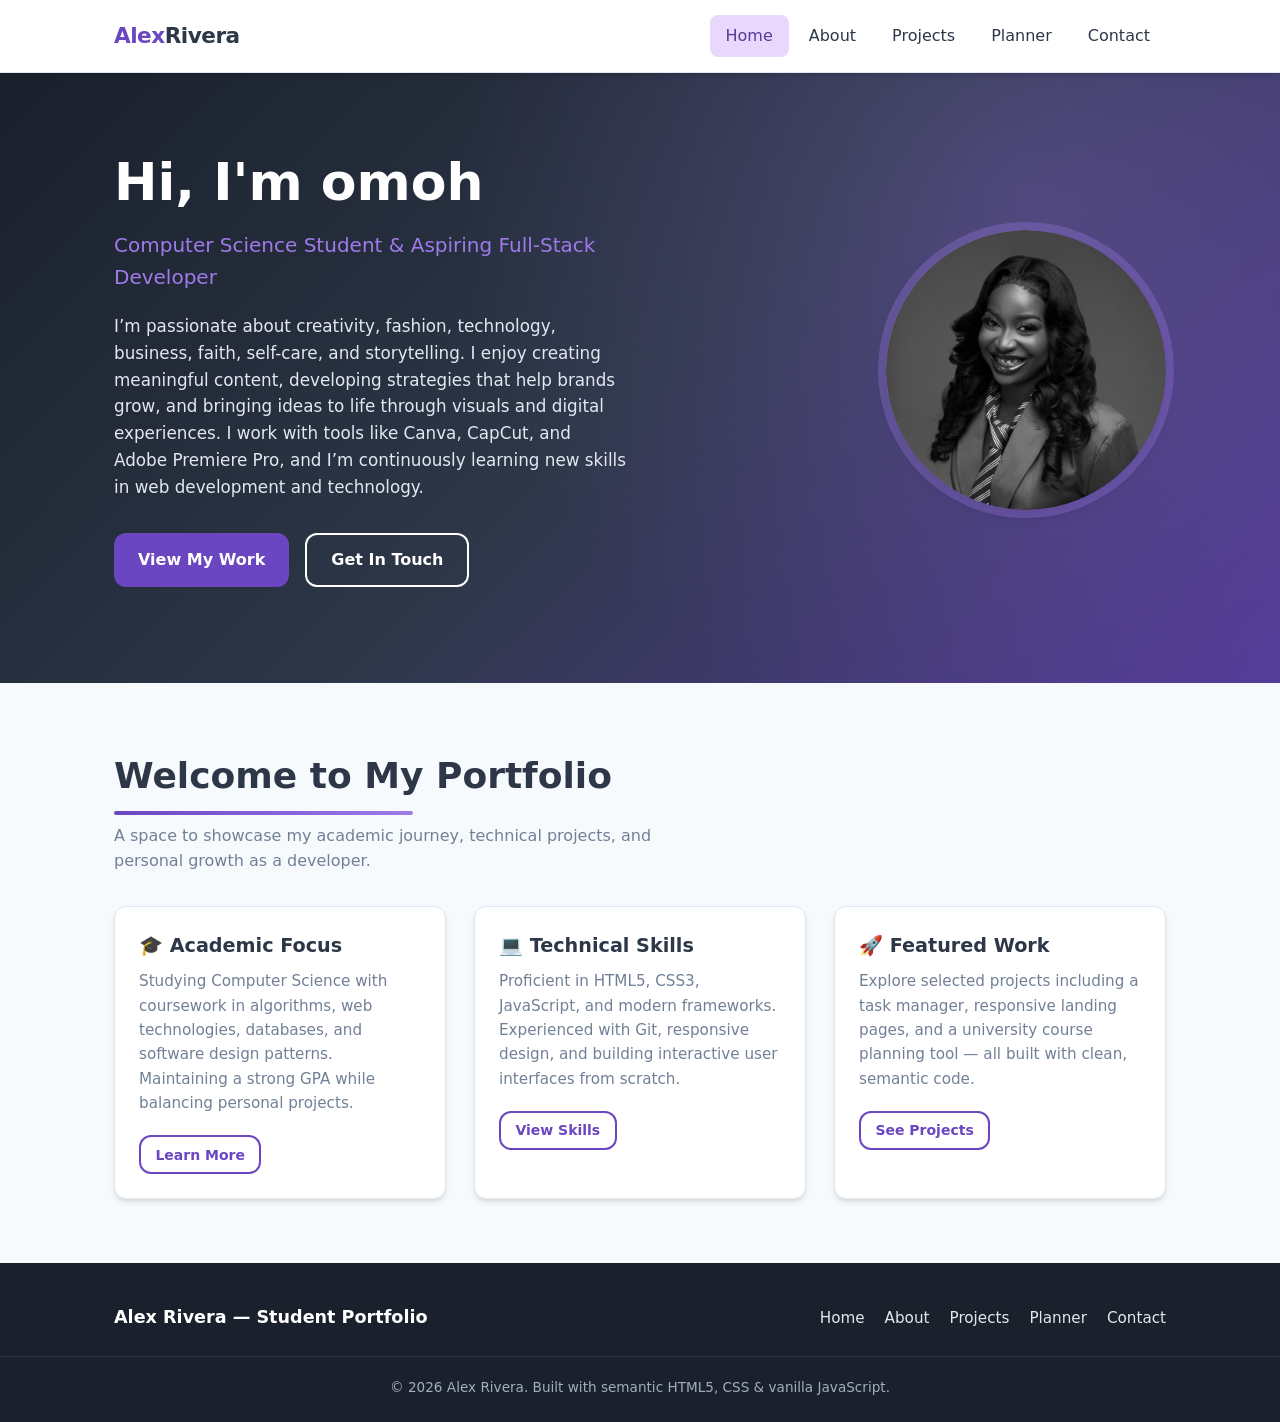
==== index.html @ 00825ea7 "Add files via upload" ====
<!DOCTYPE html>
<html lang="en">
<head>
  <meta charset="UTF-8">
  <meta name="viewport" content="width=device-width, initial-scale=1.0">
  <meta name="description" content="Student portfolio of Alex Rivera - Computer Science student and aspiring full-stack developer.">
  <title>Alex Rivera | Student Portfolio</title>
  <link rel="stylesheet" href="style.css">
</head>
<body>
  <!-- ========== Sticky Navigation ========== -->
  <header class="site-header">
    <nav class="nav-inner" aria-label="Main navigation">
      <a href="index.html" class="logo">Alex<span>Rivera</span></a>
      <button class="nav-toggle" aria-label="Toggle menu" aria-expanded="false">
        <svg xmlns="http://www.w3.org/2000/svg" fill="none" viewBox="0 0 24 24" stroke="currentColor" stroke-width="2">
          <path stroke-linecap="round" stroke-linejoin="round" d="M4 6h16M4 12h16M4 18h16"/>
        </svg>
      </button>
      <ul class="nav-links">
        <li><a href="index.html" class="active">Home</a></li>
        <li><a href="about.html">About</a></li>
        <li><a href="projects.html">Projects</a></li>
        <li><a href="planner.html">Planner</a></li>
        <li><a href="contact.html">Contact</a></li>
      </ul>
    </nav>
  </header>

  <main>
    <!-- ========== Full-width Hero ========== -->
    <section class="hero" aria-label="Welcome">
      <div class="hero-content">
        <div class="hero-text">
          <h1>Hi, I'm omoh</h1>
          <p class="tagline">Computer Science Student &amp; Aspiring Full-Stack Developer</p>
          <p>
           I’m passionate about creativity, fashion, technology, business, faith, self-care, and storytelling. I enjoy creating meaningful content, developing strategies that help brands grow, and bringing ideas to life through visuals and digital experiences. I work with tools like Canva, CapCut, and Adobe Premiere Pro, and I’m continuously learning new skills in web development and technology.
          </p>
          <div class="hero-actions">
            <a href="projects.html" class="btn btn-primary">View My Work</a>
            <a href="contact.html" class="btn btn-outline" style="border-color: white; color: white;">Get In Touch</a>
          </div>
        </div>
     <div class="hero-photo">
  <img src="./assest/pico.png" alt="Professional headshot of [Your Name]" class="profile-img">
</div>
      </div>
    </section>

    <!-- ========== Brief Bio / Highlights ========== -->
    <section class="section">
      <div class="container">
        <h2 class="section-title">Welcome to My Portfolio</h2>
        <p class="section-subtitle">
          A space to showcase my academic journey, technical projects, and personal growth as a developer.
        </p>

        <div class="card-grid">
          <article class="card">
            <div class="card-body">
              <h3>🎓 Academic Focus</h3>
              <p>
                Studying Computer Science with coursework in algorithms, web technologies,
                databases, and software design patterns. Maintaining a strong GPA while
                balancing personal projects.
              </p>
              <a href="about.html" class="btn btn-outline btn-sm">Learn More</a>
            </div>
          </article>

          <article class="card">
            <div class="card-body">
              <h3>💻 Technical Skills</h3>
              <p>
                Proficient in HTML5, CSS3, JavaScript, and modern frameworks. Experienced with
                Git, responsive design, and building interactive user interfaces from scratch.
              </p>
              <a href="about.html#skills" class="btn btn-outline btn-sm">View Skills</a>
            </div>
          </article>

          <article class="card">
            <div class="card-body">
              <h3>🚀 Featured Work</h3>
              <p>
                Explore selected projects including a task manager, responsive landing pages,
                and a university course planning tool — all built with clean, semantic code.
              </p>
              <a href="projects.html" class="btn btn-outline btn-sm">See Projects</a>
            </div>
          </article>
        </div>
      </div>
    </section>
  </main>

  <!-- ========== Full-width Footer ========== -->
  <footer class="site-footer">
    <div class="footer-inner">
      <div class="footer-brand">Alex Rivera — Student Portfolio</div>
      <ul class="footer-links">
        <li><a href="index.html">Home</a></li>
        <li><a href="about.html">About</a></li>
        <li><a href="projects.html">Projects</a></li>
        <li><a href="planner.html">Planner</a></li>
        <li><a href="contact.html">Contact</a></li>
      </ul>
    </div>
    <p class="footer-copy">&copy; 2026 Alex Rivera. Built with semantic HTML5, CSS &amp; vanilla JavaScript.</p>
  </footer>

  <script src="script.js"></script>
</body>
</html>
---- style.css ----
/* ============================================
   Student Portfolio & Academic Management
   External Stylesheet - Clean, modern, purple accent
   ============================================ */

/* ---------- CSS Variables ---------- */
:root {
  --primary: #6B46C1;          /* Deep violet / amethyst */
  --primary-dark: #553C9A;
  --primary-light: #9F7AEA;
  --primary-soft: #E9D8FD;
  --accent: #805AD5;
  --bg-dark: #1A202C;
  --bg-light: #F7FAFC;
  --bg-white: #FFFFFF;
  --text-dark: #2D3748;
  --text-muted: #718096;
  --text-light: #E2E8F0;
  --success: #38A169;
  --danger: #E53E3E;
  --border: #E2E8F0;
  --shadow: 0 4px 6px -1px rgba(0, 0, 0, 0.1), 0 2px 4px -1px rgba(0, 0, 0, 0.06);
  --shadow-lg: 0 10px 15px -3px rgba(0, 0, 0, 0.1), 0 4px 6px -2px rgba(0, 0, 0, 0.05);
  --radius: 0.75rem;
  --transition: all 0.3s ease;
  --max-content: 1100px;
  --nav-height: 4.5rem;
}

/* ---------- Reset & Base ---------- */
*,
*::before,
*::after {
  box-sizing: border-box;
  margin: 0;
  padding: 0;
}

html {
  scroll-behavior: smooth;
  font-size: 16px;
}

body {
  font-family: 'Segoe UI', system-ui, -apple-system, BlinkMacSystemFont, Roboto, Oxygen, Ubuntu, sans-serif;
  line-height: 1.6;
  color: var(--text-dark);
  background-color: var(--bg-light);
  min-height: 100vh;
  display: flex;
  flex-direction: column;
}

img {
  max-width: 100%;
  height: auto;
  display: block;
}

a {
  color: var(--primary);
  text-decoration: none;
  transition: var(--transition);
}

a:hover {
  color: var(--primary-dark);
}

ul, ol {
  list-style-position: inside;
}

/* ---------- Utility ---------- */
.container {
  width: 100%;
  max-width: var(--max-content);
  margin-inline: auto;
  padding-inline: 1.5rem;
}

.section {
  padding-block: 4rem;
}

.section-title {
  font-size: clamp(1.75rem, 4vw, 2.25rem);
  font-weight: 700;
  color: var(--text-dark);
  margin-bottom: 0.5rem;
  position: relative;
  display: inline-block;
}

.section-title::after {
  content: '';
  display: block;
  width: 60%;
  height: 4px;
  background: linear-gradient(90deg, var(--primary), var(--primary-light));
  border-radius: 2px;
  margin-top: 0.4rem;
}

.section-subtitle {
  color: var(--text-muted);
  margin-bottom: 2rem;
  max-width: 600px;
}

.btn {
  display: inline-flex;
  align-items: center;
  gap: 0.5rem;
  padding: 0.75rem 1.5rem;
  font-size: 1rem;
  font-weight: 600;
  border: none;
  border-radius: var(--radius);
  cursor: pointer;
  transition: var(--transition);
  text-decoration: none;
}

.btn-primary {
  background: var(--primary);
  color: white;
}

.btn-primary:hover {
  background: var(--primary-dark);
  color: white;
  transform: translateY(-2px);
  box-shadow: var(--shadow);
}

.btn-outline {
  background: transparent;
  color: var(--primary);
  border: 2px solid var(--primary);
}

.btn-outline:hover {
  background: var(--primary);
  color: white;
}

.btn-danger {
  background: var(--danger);
  color: white;
  padding: 0.4rem 0.75rem;
  font-size: 0.875rem;
}

.btn-danger:hover {
  background: #C53030;
}

.btn-sm {
  padding: 0.4rem 0.9rem;
  font-size: 0.875rem;
}

/* ---------- Sticky Navigation ---------- */
.site-header {
  position: sticky;
  top: 0;
  z-index: 1000;
  width: 100%;
  background: rgba(255, 255, 255, 0.95);
  backdrop-filter: blur(12px);
  border-bottom: 1px solid var(--border);
  box-shadow: var(--shadow);
}

.nav-inner {
  display: flex;
  align-items: center;
  justify-content: space-between;
  height: var(--nav-height);
  max-width: var(--max-content);
  margin-inline: auto;
  padding-inline: 1.5rem;
}

.logo {
  font-size: 1.35rem;
  font-weight: 800;
  color: var(--primary);
  letter-spacing: -0.5px;
}

.logo span {
  color: var(--text-dark);
}

.nav-links {
  display: flex;
  gap: 0.25rem;
  list-style: none;
}

.nav-links a {
  display: block;
  padding: 0.5rem 1rem;
  color: var(--text-dark);
  font-weight: 500;
  border-radius: 0.5rem;
  transition: var(--transition);
}

.nav-links a:hover,
.nav-links a.active {
  background: var(--primary-soft);
  color: var(--primary-dark);
}

/* Mobile menu toggle */
.nav-toggle {
  display: none;
  background: none;
  border: none;
  cursor: pointer;
  padding: 0.5rem;
  color: var(--text-dark);
}

.nav-toggle svg {
  width: 1.75rem;
  height: 1.75rem;
}

/* ---------- Hero (Full-width) ---------- */
.hero {
  width: 100%;
  background: linear-gradient(135deg, var(--bg-dark) 0%, #2D3748 50%, var(--primary-dark) 100%);
  color: white;
  padding: 5rem 0 6rem;
  position: relative;
  overflow: hidden;
}

.hero::before {
  content: '';
  position: absolute;
  inset: 0;
  background: radial-gradient(circle at 80% 20%, rgba(159, 122, 234, 0.25) 0%, transparent 50%);
  pointer-events: none;
}

.hero-content {
  display: flex;
  align-items: center;
  gap: 3rem;
  max-width: var(--max-content);
  margin-inline: auto;
  padding-inline: 1.5rem;
  position: relative;
  z-index: 1;
}

.hero-text {
  flex: 1;
}

.hero-text h1 {
  font-size: clamp(2.25rem, 5vw, 3.25rem);
  font-weight: 800;
  line-height: 1.15;
  margin-bottom: 1rem;
}

.hero-text .tagline {
  font-size: 1.25rem;
  color: var(--primary-light);
  margin-bottom: 1.25rem;
  font-weight: 500;
}

.hero-text p {
  color: var(--text-light);
  max-width: 32rem;
  margin-bottom: 2rem;
  font-size: 1.05rem;
}

.hero-actions {
  display: flex;
  flex-wrap: wrap;
  gap: 1rem;
}

.hero-photo {
  flex-shrink: 0;
  width: 280px;
  height: 280px;
  border-radius: 50%;
  background: linear-gradient(145deg, var(--primary-light), var(--primary));
  display: flex;
  align-items: center;
  justify-content: center;
  box-shadow: 0 0 0 8px rgba(159, 122, 234, 0.3), var(--shadow-lg);
  overflow: hidden;
}

.hero-photo .placeholder {
  width: 100%;
  height: 100%;
  display: flex;
  flex-direction: column;
  align-items: center;
  justify-content: center;
  color: white;
  font-size: 0.9rem;
  text-align: center;
  padding: 1rem;
}

.hero-photo .placeholder svg {
  width: 80px;
  height: 80px;
  margin-bottom: 0.5rem;
  opacity: 0.9;
}

/* ---------- Page Header (inner pages) ---------- */
.page-header {
  width: 100%;
  background: linear-gradient(135deg, var(--primary-dark), var(--primary));
  color: white;
  padding: 3.5rem 0 3rem;
  text-align: center;
}

.page-header h1 {
  font-size: clamp(1.75rem, 4vw, 2.5rem);
  font-weight: 700;
  margin-bottom: 0.5rem;
}

.page-header p {
  opacity: 0.9;
  max-width: 500px;
  margin-inline: auto;
}

/* ---------- Cards & Grid ---------- */
.card-grid {
  display: grid;
  grid-template-columns: repeat(auto-fit, minmax(280px, 1fr));
  gap: 1.75rem;
}

.card {
  background: var(--bg-white);
  border-radius: var(--radius);
  box-shadow: var(--shadow);
  overflow: hidden;
  transition: var(--transition);
  border: 1px solid var(--border);
}

.card:hover {
  transform: translateY(-6px);
  box-shadow: var(--shadow-lg);
}

.card-img {
  height: 180px;
  background: linear-gradient(135deg, var(--primary-soft), var(--primary-light));
  display: flex;
  align-items: center;
  justify-content: center;
  color: var(--primary-dark);
  font-weight: 600;
}

.card-body {
  padding: 1.5rem;
}

.card-body h3 {
  font-size: 1.2rem;
  margin-bottom: 0.5rem;
  color: var(--text-dark);
}

.card-body p {
  color: var(--text-muted);
  font-size: 0.95rem;
  margin-bottom: 1.25rem;
}

.card-links {
  display: flex;
  gap: 0.75rem;
  flex-wrap: wrap;
}

/* ---------- About sections ---------- */
.about-block {
  background: var(--bg-white);
  border-radius: var(--radius);
  padding: 2rem;
  margin-bottom: 2rem;
  box-shadow: var(--shadow);
  border: 1px solid var(--border);
}

.about-block h2 {
  font-size: 1.4rem;
  color: var(--primary);
  margin-bottom: 1rem;
  display: flex;
  align-items: center;
  gap: 0.5rem;
}

.skills-table {
  width: 100%;
  border-collapse: collapse;
  margin-top: 1rem;
}

.skills-table th,
.skills-table td {
  padding: 0.85rem 1rem;
  text-align: left;
  border-bottom: 1px solid var(--border);
}

.skills-table th {
  background: var(--primary-soft);
  color: var(--primary-dark);
  font-weight: 600;
}

.skills-table tr:last-child td {
  border-bottom: none;
}

.skills-table tr:hover td {
  background: #Faf5ff;
}

.skill-level {
  display: inline-block;
  padding: 0.2rem 0.6rem;
  border-radius: 999px;
  font-size: 0.8rem;
  font-weight: 600;
}

.level-expert { background: #C6F6D5; color: #276749; }
.level-advanced { background: #BEE3F8; color: #2A4365; }
.level-intermediate { background: #FEEBC8; color: #744210; }

.hobby-list {
  display: grid;
  grid-template-columns: repeat(auto-fit, minmax(200px, 1fr));
  gap: 1rem;
  list-style: none;
  margin-top: 1rem;
}

.hobby-list li {
  background: var(--bg-light);
  padding: 1rem 1.25rem;
  border-radius: 0.5rem;
  border-left: 4px solid var(--primary);
  font-weight: 500;
}

/* ---------- Academic Planner ---------- */
.planner-layout {
  display: grid;
  grid-template-columns: 1fr 1.4fr;
  gap: 2rem;
  align-items: start;
}

@media (max-width: 800px) {
  .planner-layout {
    grid-template-columns: 1fr;
  }
}

.task-form-card,
.task-list-card {
  background: var(--bg-white);
  border-radius: var(--radius);
  padding: 1.75rem;
  box-shadow: var(--shadow);
  border: 1px solid var(--border);
}

.task-form-card h2,
.task-list-card h2 {
  font-size: 1.25rem;
  margin-bottom: 1.25rem;
  color: var(--primary);
}

.form-group {
  margin-bottom: 1.15rem;
}

.form-group label {
  display: block;
  font-weight: 600;
  margin-bottom: 0.35rem;
  font-size: 0.9rem;
  color: var(--text-dark);
}

.form-group input,
.form-group textarea,
.form-group select {
  width: 100%;
  padding: 0.7rem 1rem;
  border: 1.5px solid var(--border);
  border-radius: 0.5rem;
  font-size: 1rem;
  font-family: inherit;
  transition: var(--transition);
  background: var(--bg-white);
}

.form-group input:focus,
.form-group textarea:focus,
.form-group select:focus {
  outline: none;
  border-color: var(--primary);
  box-shadow: 0 0 0 3px var(--primary-soft);
}

.form-group textarea {
  min-height: 110px;
  resize: vertical;
}

.task-list {
  list-style: none;
  margin-top: 0.5rem;
}

.task-item {
  display: flex;
  align-items: center;
  gap: 0.75rem;
  padding: 1rem;
  background: var(--bg-light);
  border-radius: 0.5rem;
  margin-bottom: 0.75rem;
  border: 1px solid transparent;
  transition: var(--transition);
}

.task-item:hover {
  border-color: var(--primary-soft);
}

.task-item.completed {
  opacity: 0.65;
}

.task-item.completed .task-title {
  text-decoration: line-through;
  color: var(--text-muted);
}

.task-check {
  width: 1.35rem;
  height: 1.35rem;
  accent-color: var(--primary);
  cursor: pointer;
  flex-shrink: 0;
}

.task-info {
  flex: 1;
  min-width: 0;
}

.task-title {
  font-weight: 600;
  margin-bottom: 0.15rem;
}

.task-meta {
  font-size: 0.8rem;
  color: var(--text-muted);
}

.task-priority {
  display: inline-block;
  font-size: 0.7rem;
  font-weight: 700;
  padding: 0.15rem 0.5rem;
  border-radius: 999px;
  text-transform: uppercase;
  margin-left: 0.35rem;
}

.priority-high { background: #FED7D7; color: #9B2C2C; }
.priority-medium { background: #FEEBC8; color: #975A16; }
.priority-low { background: #C6F6D5; color: #276749; }

.empty-state {
  text-align: center;
  padding: 2.5rem 1rem;
  color: var(--text-muted);
}

.empty-state svg {
  width: 48px;
  height: 48px;
  margin-bottom: 0.75rem;
  opacity: 0.5;
}

/* ---------- Contact Form ---------- */
.contact-wrapper {
  display: grid;
  grid-template-columns: 1fr 1.2fr;
  gap: 2.5rem;
  align-items: start;
}

@media (max-width: 800px) {
  .contact-wrapper {
    grid-template-columns: 1fr;
  }
}

.contact-info {
  background: var(--bg-white);
  border-radius: var(--radius);
  padding: 2rem;
  box-shadow: var(--shadow);
  border: 1px solid var(--border);
}

.contact-info h2 {
  color: var(--primary);
  margin-bottom: 1rem;
}

.contact-info p {
  color: var(--text-muted);
  margin-bottom: 1.5rem;
}

.info-item {
  display: flex;
  align-items: flex-start;
  gap: 0.75rem;
  margin-bottom: 1.25rem;
}

.info-item strong {
  display: block;
  font-size: 0.85rem;
  color: var(--text-muted);
}

.contact-form-card {
  background: var(--bg-white);
  border-radius: var(--radius);
  padding: 2rem;
  box-shadow: var(--shadow);
  border: 1px solid var(--border);
}

.error-msg {
  color: var(--danger);
  font-size: 0.8rem;
  margin-top: 0.3rem;
  display: none;
}

.form-group.error input,
.form-group.error textarea {
  border-color: var(--danger);
}

.form-group.error .error-msg {
  display: block;
}

.form-success {
  display: none;
  background: #C6F6D5;
  color: #276749;
  padding: 1rem 1.25rem;
  border-radius: 0.5rem;
  margin-bottom: 1.25rem;
  font-weight: 500;
}

/* ---------- Multimedia section ---------- */
.media-section {
  background: var(--bg-white);
  border-radius: var(--radius);
  padding: 2rem;
  box-shadow: var(--shadow);
  border: 1px solid var(--border);
  margin-top: 2rem;
}

.media-section h2 {
  color: var(--primary);
  margin-bottom: 1rem;
}

.video-wrapper {
  position: relative;
  padding-bottom: 56.25%;
  height: 0;
  overflow: hidden;
  border-radius: 0.5rem;
  background: var(--bg-dark);
}

.video-wrapper iframe,
.video-wrapper video {
  position: absolute;
  top: 0;
  left: 0;
  width: 100%;
  height: 100%;
  border: none;
}

/* ---------- Footer (full-width) ---------- */
.site-footer {
  width: 100%;
  background: var(--bg-dark);
  color: var(--text-light);
  padding: 2.5rem 0 1.5rem;
  margin-top: auto;
}

.footer-inner {
  max-width: var(--max-content);
  margin-inline: auto;
  padding-inline: 1.5rem;
  display: flex;
  flex-wrap: wrap;
  justify-content: space-between;
  gap: 1.5rem;
  align-items: center;
}

.footer-brand {
  font-weight: 700;
  font-size: 1.1rem;
  color: white;
}

.footer-links {
  display: flex;
  gap: 1.25rem;
  list-style: none;
}

.footer-links a {
  color: var(--text-light);
  font-size: 0.95rem;
}

.footer-links a:hover {
  color: var(--primary-light);
}

.footer-copy {
  width: 100%;
  text-align: center;
  margin-top: 1.5rem;
  padding-top: 1.25rem;
  border-top: 1px solid #2D3748;
  font-size: 0.85rem;
  color: #A0AEC0;
}

/* ---------- Responsive breakpoints ---------- */
@media (max-width: 900px) {
  .hero-content {
    flex-direction: column-reverse;
    text-align: center;
  }

  .hero-text p {
    margin-inline: auto;
  }

  .hero-actions {
    justify-content: center;
  }

  .hero-photo {
    width: 200px;
    height: 200px;
  }
}

@media (max-width: 700px) {
  .nav-toggle {
    display: block;
  }

  .nav-links {
    position: absolute;
    top: var(--nav-height);
    left: 0;
    right: 0;
    background: white;
    flex-direction: column;
    padding: 1rem;
    gap: 0.25rem;
    box-shadow: var(--shadow-lg);
    border-bottom: 1px solid var(--border);
    display: none;
  }

  .nav-links.open {
    display: flex;
  }

  .nav-links a {
    padding: 0.75rem 1rem;
  }

  .section {
    padding-block: 3rem;
  }
}

@media (max-width: 480px) {
  .hero {
    padding: 3.5rem 0 4rem;
  }

  .hero-photo {
    width: 160px;
    height: 160px;
  }

  .card-grid {
    grid-template-columns: 1fr;
  }
}
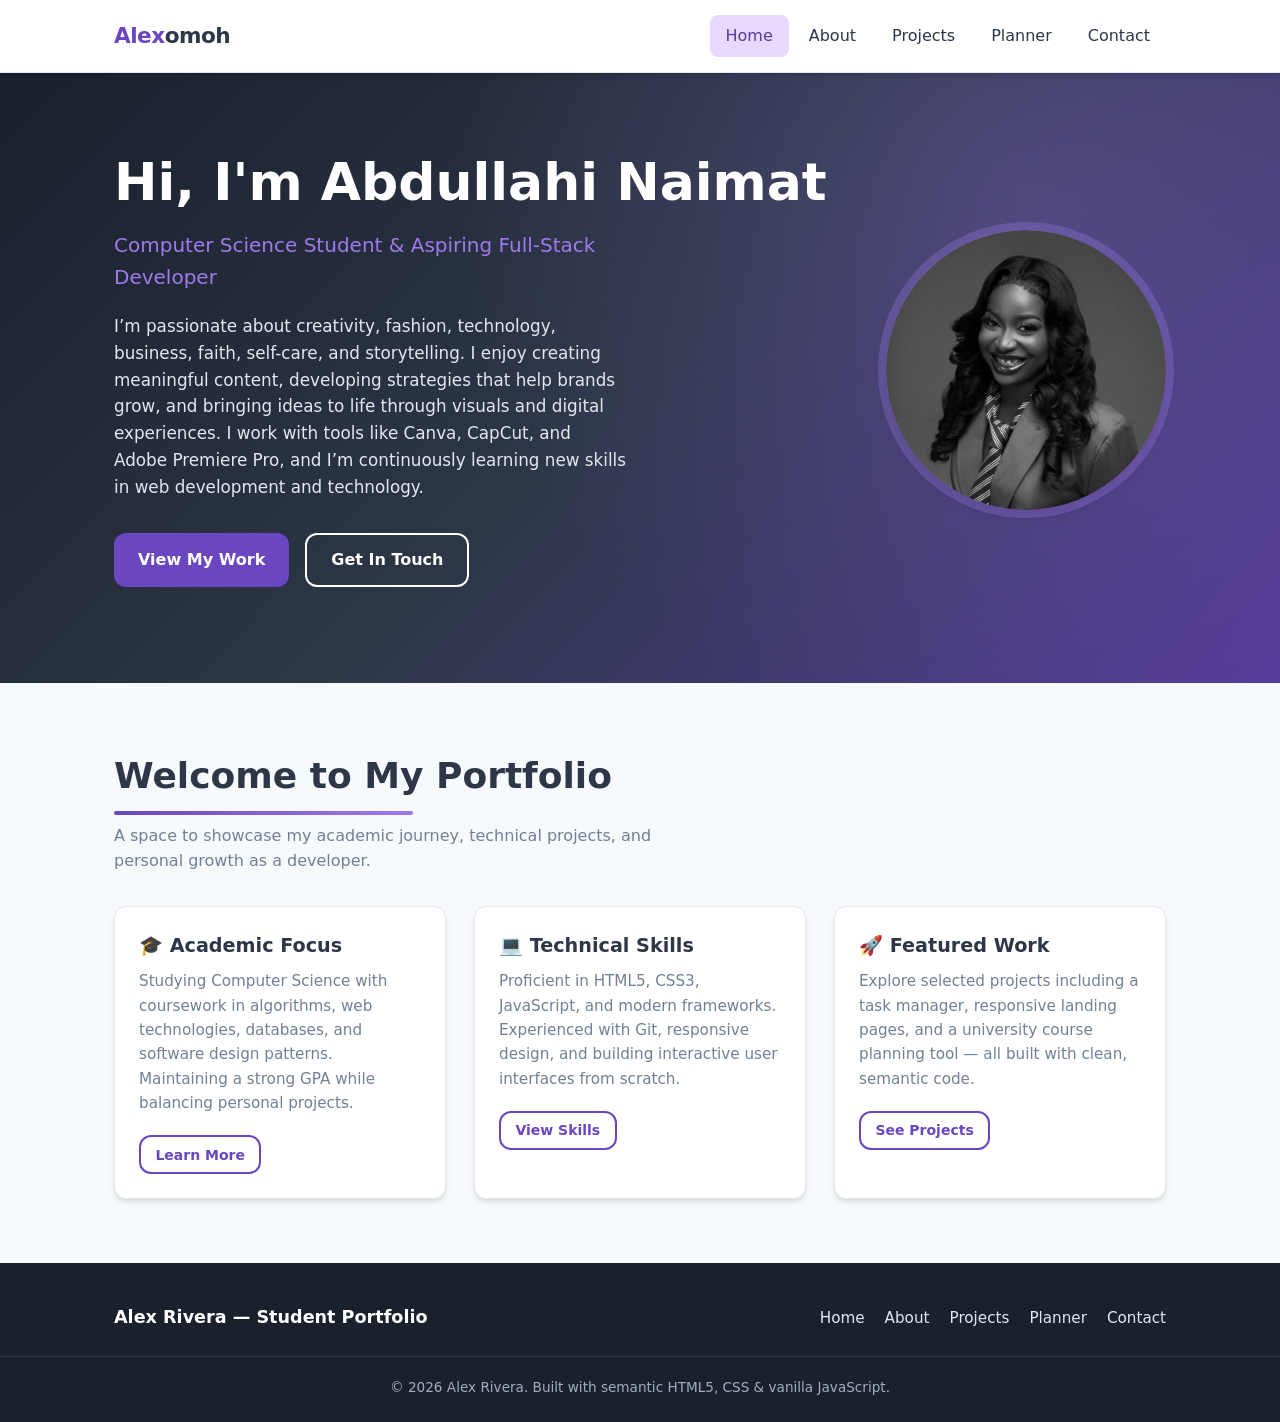
==== commit 36f22a7a: "Add files via upload" ====
--- a/index.html
+++ b/index.html
@@ -4,14 +4,14 @@
   <meta charset="UTF-8">
   <meta name="viewport" content="width=device-width, initial-scale=1.0">
   <meta name="description" content="Student portfolio of Alex Rivera - Computer Science student and aspiring full-stack developer.">
-  <title>Alex Rivera | Student Portfolio</title>
+  <title>Abdullahi Naimat Omoh | Student Portfolio</title>
   <link rel="stylesheet" href="style.css">
 </head>
 <body>
   <!-- ========== Sticky Navigation ========== -->
   <header class="site-header">
     <nav class="nav-inner" aria-label="Main navigation">
-      <a href="index.html" class="logo">Alex<span>Rivera</span></a>
+      <a href="index.html" class="logo">Alex<span>omoh  </span></a>
       <button class="nav-toggle" aria-label="Toggle menu" aria-expanded="false">
         <svg xmlns="http://www.w3.org/2000/svg" fill="none" viewBox="0 0 24 24" stroke="currentColor" stroke-width="2">
           <path stroke-linecap="round" stroke-linejoin="round" d="M4 6h16M4 12h16M4 18h16"/>
@@ -32,7 +32,7 @@
     <section class="hero" aria-label="Welcome">
       <div class="hero-content">
         <div class="hero-text">
-          <h1>Hi, I'm omoh</h1>
+          <h1>Hi, I'm Abdullahi Naimat</h1>
           <p class="tagline">Computer Science Student &amp; Aspiring Full-Stack Developer</p>
           <p>
            I’m passionate about creativity, fashion, technology, business, faith, self-care, and storytelling. I enjoy creating meaningful content, developing strategies that help brands grow, and bringing ideas to life through visuals and digital experiences. I work with tools like Canva, CapCut, and Adobe Premiere Pro, and I’m continuously learning new skills in web development and technology.
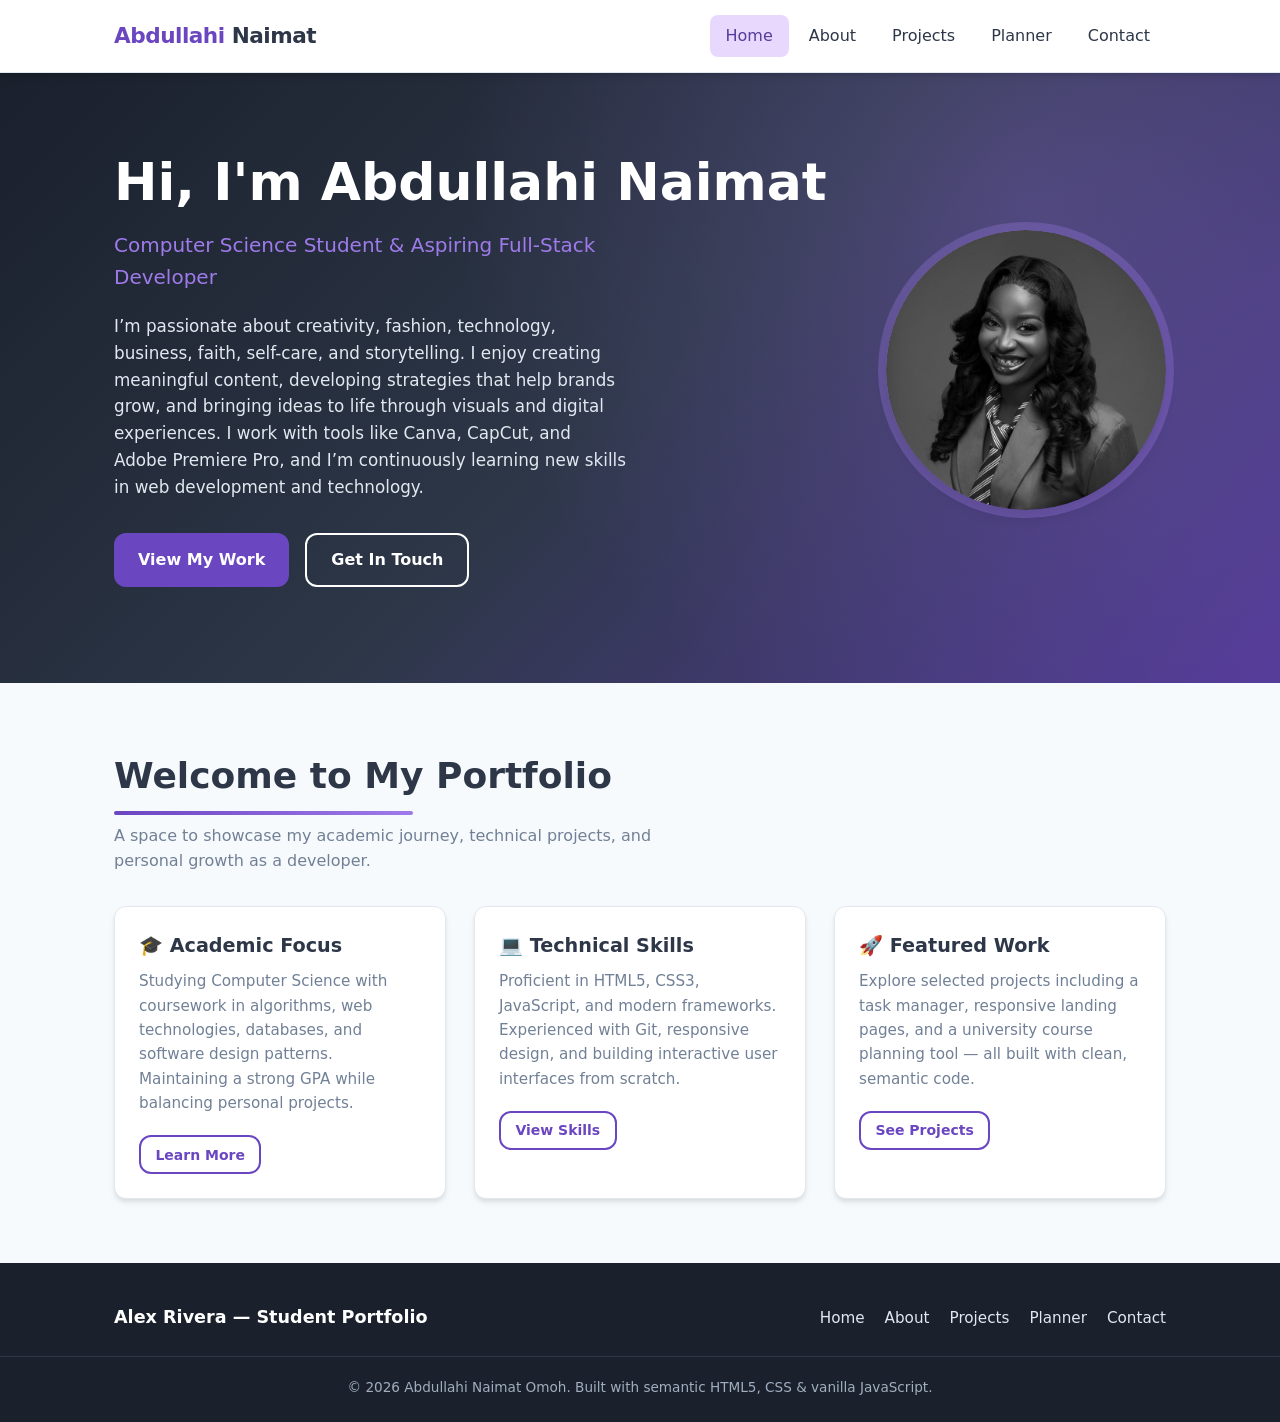
==== commit 23461cf8: "Add files via upload" ====
--- a/index.html
+++ b/index.html
@@ -11,7 +11,7 @@
   <!-- ========== Sticky Navigation ========== -->
   <header class="site-header">
     <nav class="nav-inner" aria-label="Main navigation">
-      <a href="index.html" class="logo">Alex<span>omoh  </span></a>
+      <a href="index.html" class="logo">Abdullahi <span>Naimat</span></a>
       <button class="nav-toggle" aria-label="Toggle menu" aria-expanded="false">
         <svg xmlns="http://www.w3.org/2000/svg" fill="none" viewBox="0 0 24 24" stroke="currentColor" stroke-width="2">
           <path stroke-linecap="round" stroke-linejoin="round" d="M4 6h16M4 12h16M4 18h16"/>
@@ -107,7 +107,7 @@
         <li><a href="contact.html">Contact</a></li>
       </ul>
     </div>
-    <p class="footer-copy">&copy; 2026 Alex Rivera. Built with semantic HTML5, CSS &amp; vanilla JavaScript.</p>
+    <p class="footer-copy">&copy; 2026 Abdullahi Naimat Omoh. Built with semantic HTML5, CSS &amp; vanilla JavaScript.</p>
   </footer>
 
   <script src="script.js"></script>
